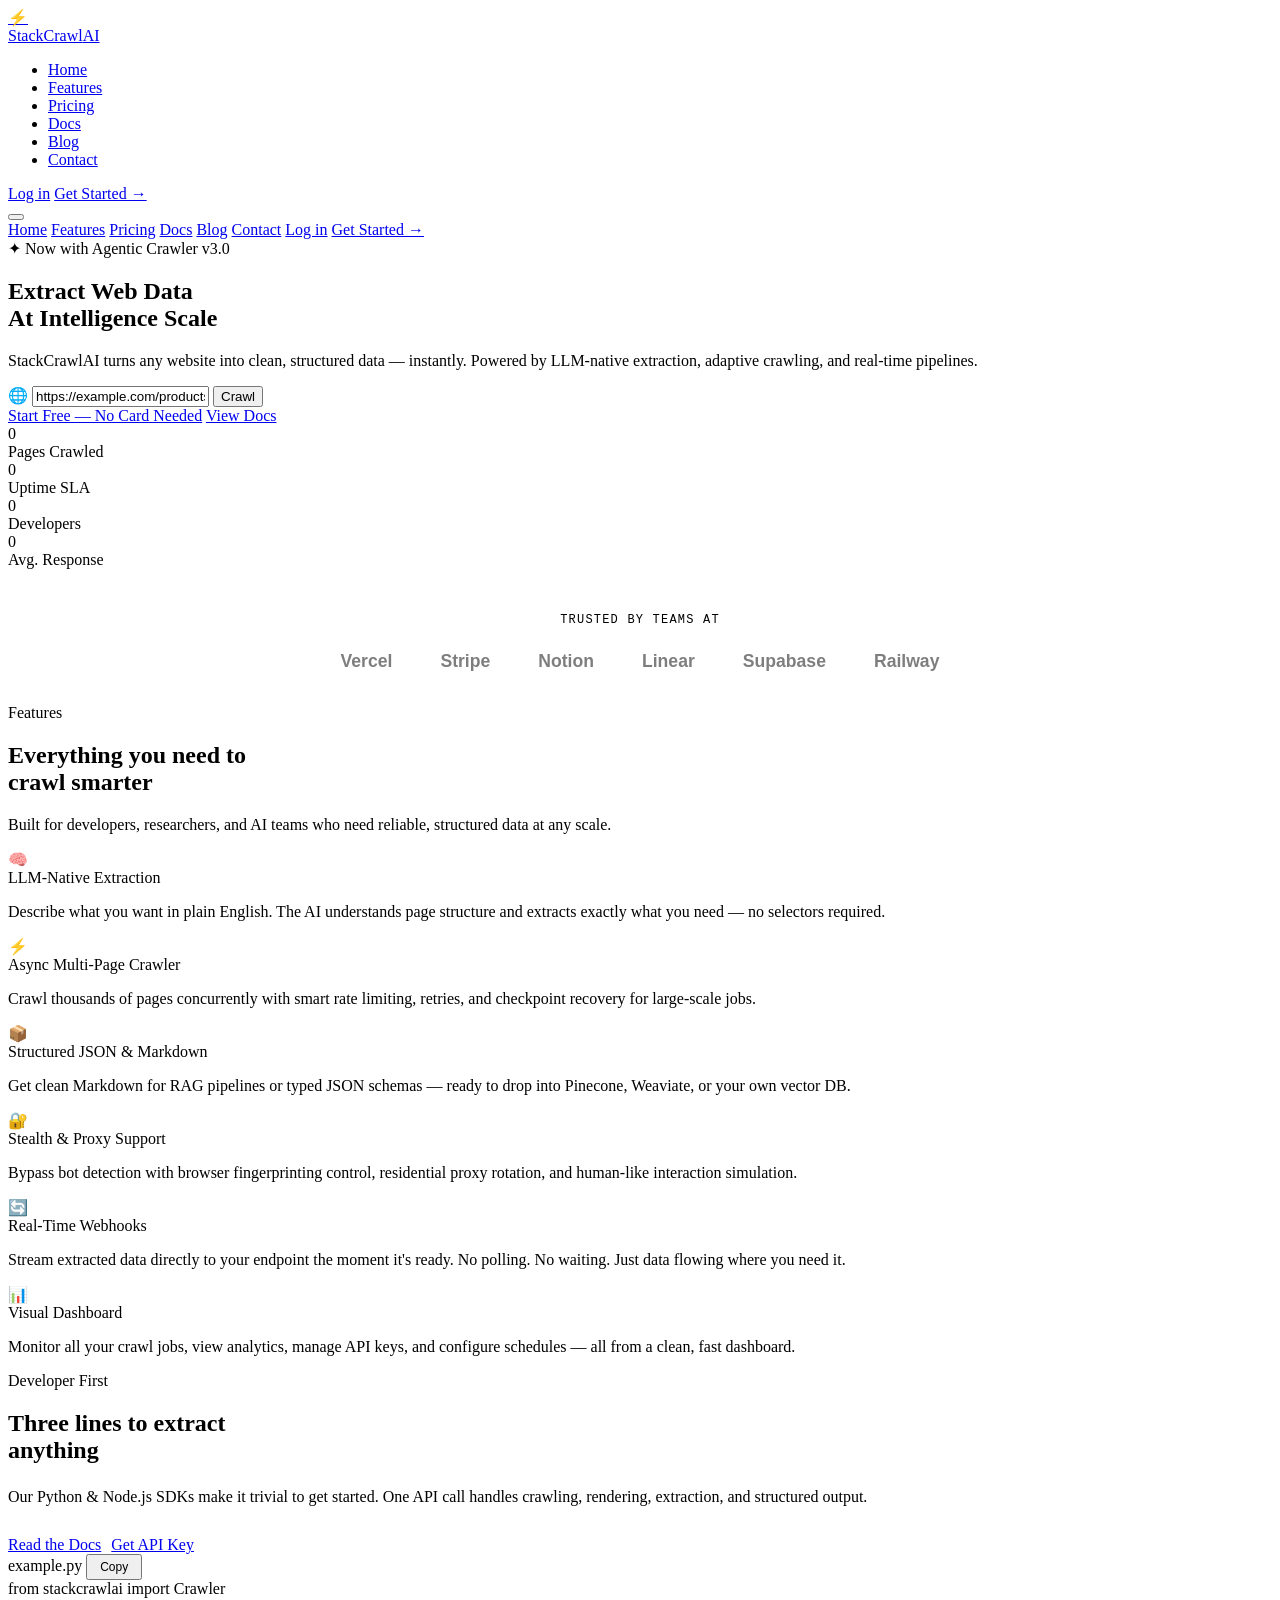
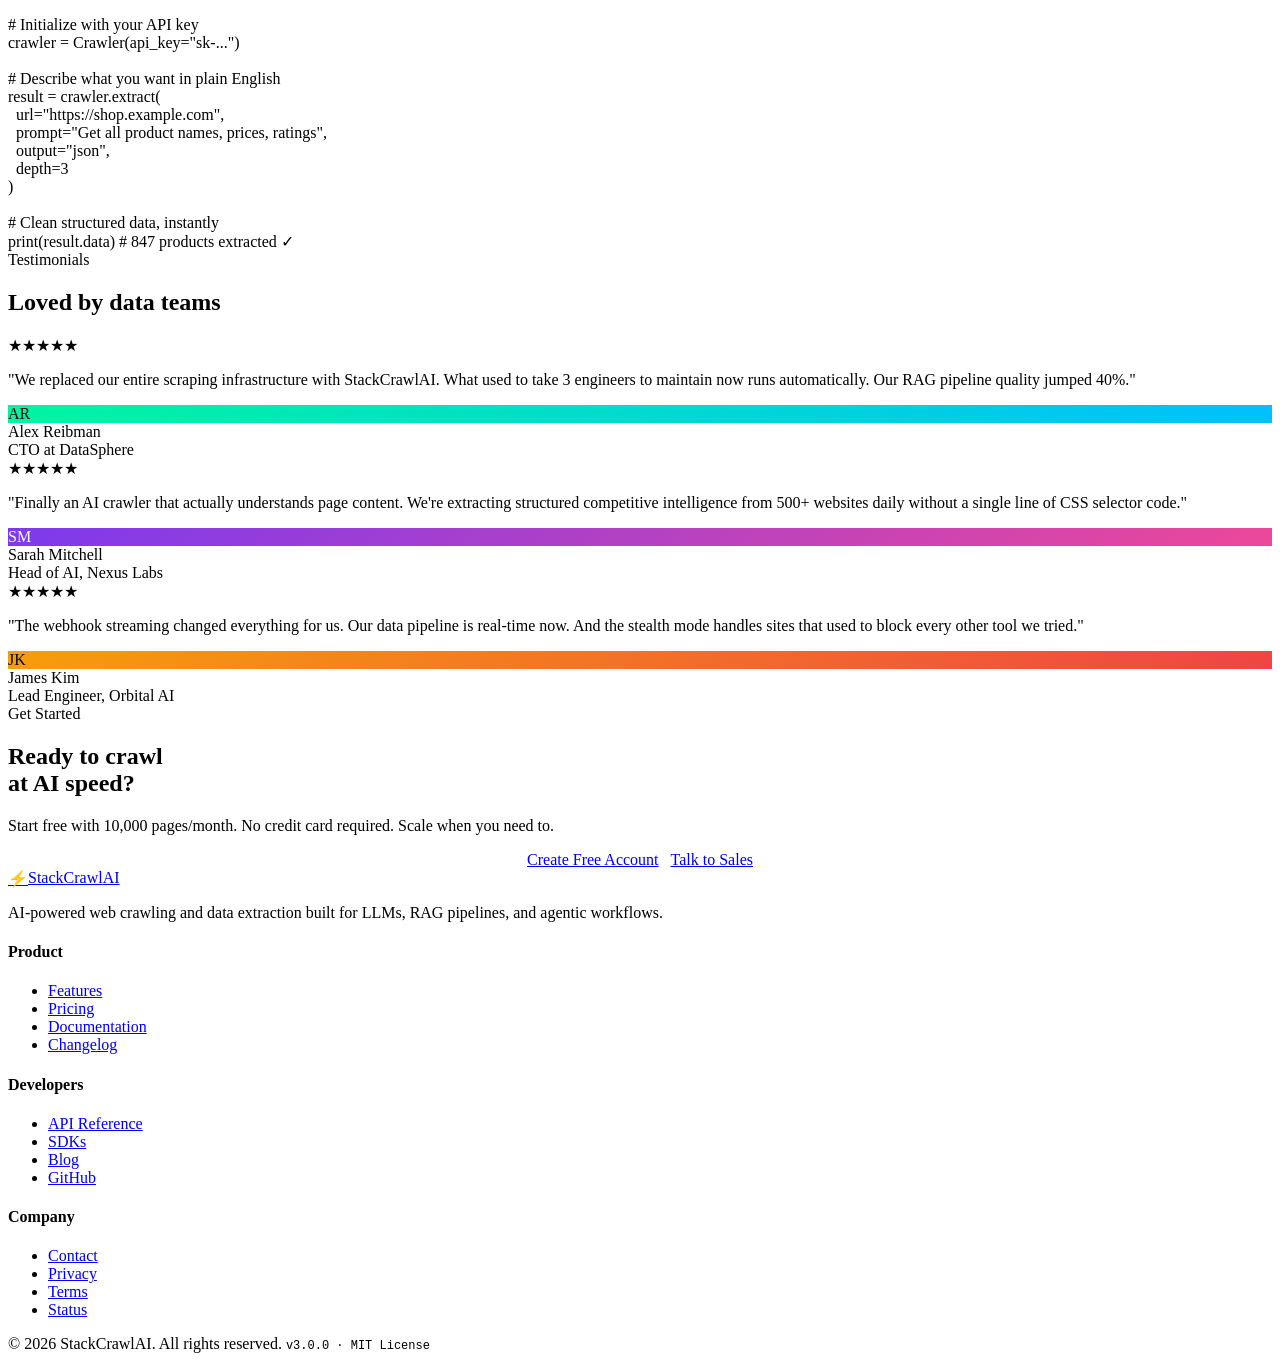
==== index.html @ c979d85a "Add files via upload" ====
<!DOCTYPE html>
<html lang="en">
<head>
  <meta charset="UTF-8"/>
  <meta name="viewport" content="width=device-width,initial-scale=1"/>
  <title>StackCrawlAI — AI-Powered Web Crawler & Scraper</title>
  <meta name="description" content="Extract any web data with AI. LLM-ready structured output, real-time crawling, GitHub-friendly export. Built for 2026."/>
  <link rel="stylesheet" href="css/style.css"/>
  <link rel="icon" href="data:image/svg+xml,<svg xmlns='http://www.w3.org/2000/svg' viewBox='0 0 32 32'><text y='28' font-size='28'>⚡</text></svg>"/>
</head>
<body>

<!-- NAV -->
<nav>
  <a href="index.html" class="nav-logo">
    <div class="nav-logo-icon">⚡</div>
    StackCrawl<span style="color:var(--accent)">AI</span>
  </a>
  <ul class="nav-links">
    <li><a href="index.html" class="active">Home</a></li>
    <li><a href="pages/features.html">Features</a></li>
    <li><a href="pages/pricing.html">Pricing</a></li>
    <li><a href="pages/docs.html">Docs</a></li>
    <li><a href="pages/blog.html">Blog</a></li>
    <li><a href="pages/contact.html">Contact</a></li>
  </ul>
  <div class="nav-cta">
    <a href="pages/login.html" class="btn btn-ghost">Log in</a>
    <a href="pages/signup.html" class="btn btn-primary">Get Started →</a>
  </div>
  <button class="hamburger" aria-label="Menu">
    <span></span><span></span><span></span>
  </button>
</nav>
<div class="mobile-menu">
  <a href="index.html">Home</a>
  <a href="pages/features.html">Features</a>
  <a href="pages/pricing.html">Pricing</a>
  <a href="pages/docs.html">Docs</a>
  <a href="pages/blog.html">Blog</a>
  <a href="pages/contact.html">Contact</a>
  <a href="pages/login.html">Log in</a>
  <a href="pages/signup.html" class="btn btn-primary" style="margin-top:0.5rem">Get Started →</a>
</div>

<!-- HERO -->
<section class="hero">
  <div class="hero-bg"></div>
  <div class="hero-grid"></div>
  <div class="hero-content">
    <div class="hero-eyebrow fade-up">
      <span class="badge badge-accent">✦ Now with Agentic Crawler v3.0</span>
    </div>
    <h1 class="fade-up delay-1">
      Extract Web Data<br/>
      <span class="gradient-text">At Intelligence Scale</span>
    </h1>
    <p class="hero-sub fade-up delay-2">
      StackCrawlAI turns any website into clean, structured data — instantly.
      Powered by LLM-native extraction, adaptive crawling, and real-time pipelines.
    </p>
    <div class="url-demo fade-up delay-2">
      <span class="url-icon">🌐</span>
      <input class="url-input" type="text" value="https://example.com/products" placeholder="Enter any URL..."/>
      <button class="url-btn">Crawl</button>
    </div>
    <div class="hero-actions fade-up delay-3">
      <a href="pages/signup.html" class="btn btn-primary btn-lg">Start Free — No Card Needed</a>
      <a href="pages/docs.html" class="btn btn-outline btn-lg">View Docs</a>
    </div>
    <div class="hero-stats fade-up delay-3">
      <div class="stat-item">
        <div class="stat-num" data-count="2.4" data-suffix="B+">0</div>
        <div class="stat-label">Pages Crawled</div>
      </div>
      <div class="stat-item">
        <div class="stat-num" data-count="98" data-suffix="%">0</div>
        <div class="stat-label">Uptime SLA</div>
      </div>
      <div class="stat-item">
        <div class="stat-num" data-count="40" data-suffix="k+">0</div>
        <div class="stat-label">Developers</div>
      </div>
      <div class="stat-item">
        <div class="stat-num" data-count="150" data-suffix="ms">0</div>
        <div class="stat-label">Avg. Response</div>
      </div>
    </div>
  </div>
</section>

<!-- LOGOS STRIP -->
<div style="border-top:1px solid var(--border);border-bottom:1px solid var(--border);padding:2rem 0;background:var(--surface);position:relative;z-index:1;">
  <div class="container">
    <p style="text-align:center;font-size:0.75rem;color:var(--muted);font-family:'DM Mono',monospace;letter-spacing:0.1em;text-transform:uppercase;margin-bottom:1.5rem;">Trusted by teams at</p>
    <div style="display:flex;gap:3rem;justify-content:center;flex-wrap:wrap;align-items:center;opacity:0.5;filter:grayscale(1);">
      <span style="font-family:'Syne',sans-serif;font-weight:700;font-size:1.1rem;">Vercel</span>
      <span style="font-family:'Syne',sans-serif;font-weight:700;font-size:1.1rem;">Stripe</span>
      <span style="font-family:'Syne',sans-serif;font-weight:700;font-size:1.1rem;">Notion</span>
      <span style="font-family:'Syne',sans-serif;font-weight:700;font-size:1.1rem;">Linear</span>
      <span style="font-family:'Syne',sans-serif;font-weight:700;font-size:1.1rem;">Supabase</span>
      <span style="font-family:'Syne',sans-serif;font-weight:700;font-size:1.1rem;">Railway</span>
    </div>
  </div>
</div>

<!-- FEATURES -->
<section class="features-section reveal">
  <div class="container">
    <div class="section-header">
      <span class="badge badge-purple" style="margin-bottom:1rem;">Features</span>
      <h2>Everything you need to<br/>crawl smarter</h2>
      <p class="section-sub">Built for developers, researchers, and AI teams who need reliable, structured data at any scale.</p>
    </div>
    <div class="features-grid">
      <div class="feature-card">
        <div class="feature-icon icon-green">🧠</div>
        <div class="feature-title">LLM-Native Extraction</div>
        <p class="feature-desc">Describe what you want in plain English. The AI understands page structure and extracts exactly what you need — no selectors required.</p>
      </div>
      <div class="feature-card">
        <div class="feature-icon icon-purple">⚡</div>
        <div class="feature-title">Async Multi-Page Crawler</div>
        <p class="feature-desc">Crawl thousands of pages concurrently with smart rate limiting, retries, and checkpoint recovery for large-scale jobs.</p>
      </div>
      <div class="feature-card">
        <div class="feature-icon icon-blue">📦</div>
        <div class="feature-title">Structured JSON & Markdown</div>
        <p class="feature-desc">Get clean Markdown for RAG pipelines or typed JSON schemas — ready to drop into Pinecone, Weaviate, or your own vector DB.</p>
      </div>
      <div class="feature-card">
        <div class="feature-icon icon-amber">🔐</div>
        <div class="feature-title">Stealth & Proxy Support</div>
        <p class="feature-desc">Bypass bot detection with browser fingerprinting control, residential proxy rotation, and human-like interaction simulation.</p>
      </div>
      <div class="feature-card">
        <div class="feature-icon icon-red">🔄</div>
        <div class="feature-title">Real-Time Webhooks</div>
        <p class="feature-desc">Stream extracted data directly to your endpoint the moment it's ready. No polling. No waiting. Just data flowing where you need it.</p>
      </div>
      <div class="feature-card">
        <div class="feature-icon icon-pink">📊</div>
        <div class="feature-title">Visual Dashboard</div>
        <p class="feature-desc">Monitor all your crawl jobs, view analytics, manage API keys, and configure schedules — all from a clean, fast dashboard.</p>
      </div>
    </div>
  </div>
</section>

<!-- CODE DEMO -->
<section class="code-section">
  <div class="container">
    <div class="code-grid">
      <div class="reveal">
        <span class="badge badge-accent" style="margin-bottom:1.5rem;">Developer First</span>
        <h2>Three lines to extract<br/>anything</h2>
        <p style="color:var(--muted);margin:1rem 0 1.5rem;line-height:1.8;">Our Python & Node.js SDKs make it trivial to get started. One API call handles crawling, rendering, extraction, and structured output.</p>
        <div style="display:flex;gap:10px;flex-wrap:wrap;">
          <a href="pages/docs.html" class="btn btn-primary">Read the Docs</a>
          <a href="pages/signup.html" class="btn btn-ghost">Get API Key</a>
        </div>
      </div>
      <div class="code-block reveal">
        <div class="code-header">
          <div class="dot dot-r"></div>
          <div class="dot dot-y"></div>
          <div class="dot dot-g"></div>
          <span class="code-filename">example.py</span>
          <button class="copy-btn btn btn-ghost" style="margin-left:auto;padding:0.25rem 0.75rem;font-size:0.75rem;">Copy</button>
        </div>
        <div class="code-body">
          <span class="c-p">from</span> <span class="c-b">stackcrawlai</span> <span class="c-p">import</span> Crawler<br/>
          <br/>
          <span class="c-g"># Initialize with your API key</span><br/>
          crawler <span class="c-a">=</span> Crawler(<span class="c-o">api_key</span><span class="c-a">=</span><span class="c-y">"sk-..."</span>)<br/>
          <br/>
          <span class="c-g"># Describe what you want in plain English</span><br/>
          result <span class="c-a">=</span> crawler.<span class="c-b">extract</span>(<br/>
          &nbsp;&nbsp;url<span class="c-a">=</span><span class="c-y">"https://shop.example.com"</span>,<br/>
          &nbsp;&nbsp;prompt<span class="c-a">=</span><span class="c-y">"Get all product names, prices, ratings"</span>,<br/>
          &nbsp;&nbsp;output<span class="c-a">=</span><span class="c-y">"json"</span>,<br/>
          &nbsp;&nbsp;depth<span class="c-a">=</span><span class="c-o">3</span><br/>
          )<br/>
          <br/>
          <span class="c-g"># Clean structured data, instantly</span><br/>
          <span class="c-b">print</span>(result.<span class="c-b">data</span>)<span class="c-g">  # 847 products extracted ✓</span>
        </div>
      </div>
    </div>
  </div>
</section>

<!-- TESTIMONIALS -->
<section class="testimonials-section">
  <div class="container">
    <div class="section-header">
      <span class="badge badge-amber" style="margin-bottom:1rem;">Testimonials</span>
      <h2>Loved by data teams</h2>
    </div>
    <div class="testimonials-grid">
      <div class="testimonial-card reveal">
        <div class="testimonial-stars">★★★★★</div>
        <p class="testimonial-text">"We replaced our entire scraping infrastructure with StackCrawlAI. What used to take 3 engineers to maintain now runs automatically. Our RAG pipeline quality jumped 40%."</p>
        <div class="testimonial-author">
          <div class="avatar" style="background:linear-gradient(135deg,#00f5a0,#00bfff);color:#050508;">AR</div>
          <div class="author-info">
            <div class="name">Alex Reibman</div>
            <div class="role">CTO at DataSphere</div>
          </div>
        </div>
      </div>
      <div class="testimonial-card reveal">
        <div class="testimonial-stars">★★★★★</div>
        <p class="testimonial-text">"Finally an AI crawler that actually understands page content. We're extracting structured competitive intelligence from 500+ websites daily without a single line of CSS selector code."</p>
        <div class="testimonial-author">
          <div class="avatar" style="background:linear-gradient(135deg,#7c3aed,#ec4899);color:#fff;">SM</div>
          <div class="author-info">
            <div class="name">Sarah Mitchell</div>
            <div class="role">Head of AI, Nexus Labs</div>
          </div>
        </div>
      </div>
      <div class="testimonial-card reveal">
        <div class="testimonial-stars">★★★★★</div>
        <p class="testimonial-text">"The webhook streaming changed everything for us. Our data pipeline is real-time now. And the stealth mode handles sites that used to block every other tool we tried."</p>
        <div class="testimonial-author">
          <div class="avatar" style="background:linear-gradient(135deg,#f59e0b,#ef4444);color:#050508;">JK</div>
          <div class="author-info">
            <div class="name">James Kim</div>
            <div class="role">Lead Engineer, Orbital AI</div>
          </div>
        </div>
      </div>
    </div>
  </div>
</section>

<!-- CTA -->
<section class="cta-section reveal">
  <div class="container" style="position:relative;z-index:1;">
    <span class="badge badge-accent" style="margin-bottom:1.5rem;">Get Started</span>
    <h2>Ready to crawl<br/>at AI speed?</h2>
    <p class="cta-sub">Start free with 10,000 pages/month. No credit card required. Scale when you need to.</p>
    <div style="display:flex;gap:12px;justify-content:center;flex-wrap:wrap;">
      <a href="pages/signup.html" class="btn btn-primary btn-lg">Create Free Account</a>
      <a href="pages/contact.html" class="btn btn-outline btn-lg">Talk to Sales</a>
    </div>
  </div>
</section>

<!-- FOOTER -->
<footer>
  <div class="container">
    <div class="footer-grid">
      <div class="footer-brand">
        <a href="index.html" class="nav-logo" style="display:inline-flex;">
          <div class="nav-logo-icon">⚡</div>
          StackCrawl<span style="color:var(--accent)">AI</span>
        </a>
        <p>AI-powered web crawling and data extraction built for LLMs, RAG pipelines, and agentic workflows.</p>
      </div>
      <div class="footer-col">
        <h4>Product</h4>
        <ul>
          <li><a href="pages/features.html">Features</a></li>
          <li><a href="pages/pricing.html">Pricing</a></li>
          <li><a href="pages/docs.html">Documentation</a></li>
          <li><a href="pages/blog.html">Changelog</a></li>
        </ul>
      </div>
      <div class="footer-col">
        <h4>Developers</h4>
        <ul>
          <li><a href="pages/docs.html">API Reference</a></li>
          <li><a href="pages/docs.html">SDKs</a></li>
          <li><a href="pages/blog.html">Blog</a></li>
          <li><a href="#">GitHub</a></li>
        </ul>
      </div>
      <div class="footer-col">
        <h4>Company</h4>
        <ul>
          <li><a href="pages/contact.html">Contact</a></li>
          <li><a href="#">Privacy</a></li>
          <li><a href="#">Terms</a></li>
          <li><a href="#">Status</a></li>
        </ul>
      </div>
    </div>
    <div class="footer-bottom">
      <span>© 2026 StackCrawlAI. All rights reserved.</span>
      <span style="font-family:'DM Mono',monospace;font-size:0.75rem;color:var(--muted);">v3.0.0 · MIT License</span>
    </div>
  </div>
</footer>

<script src="js/main.js"></script>
</body>
</html>
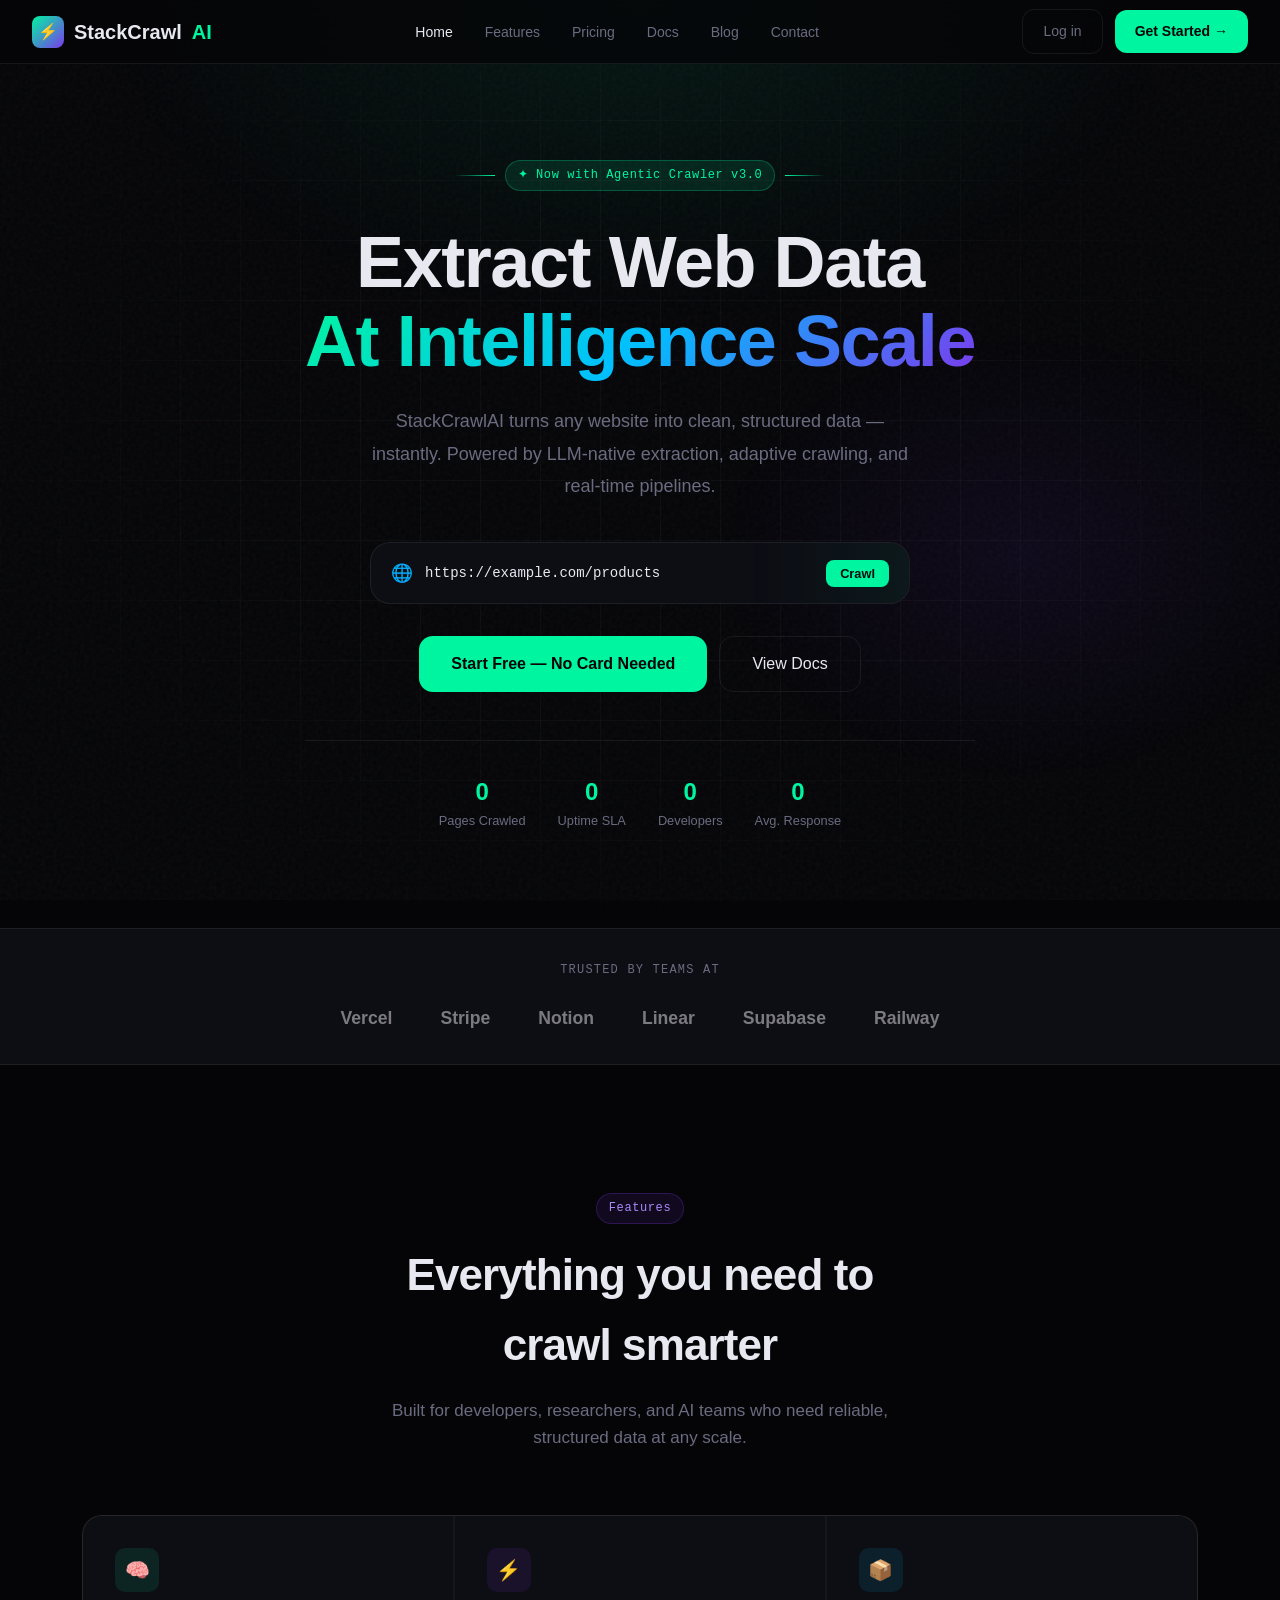
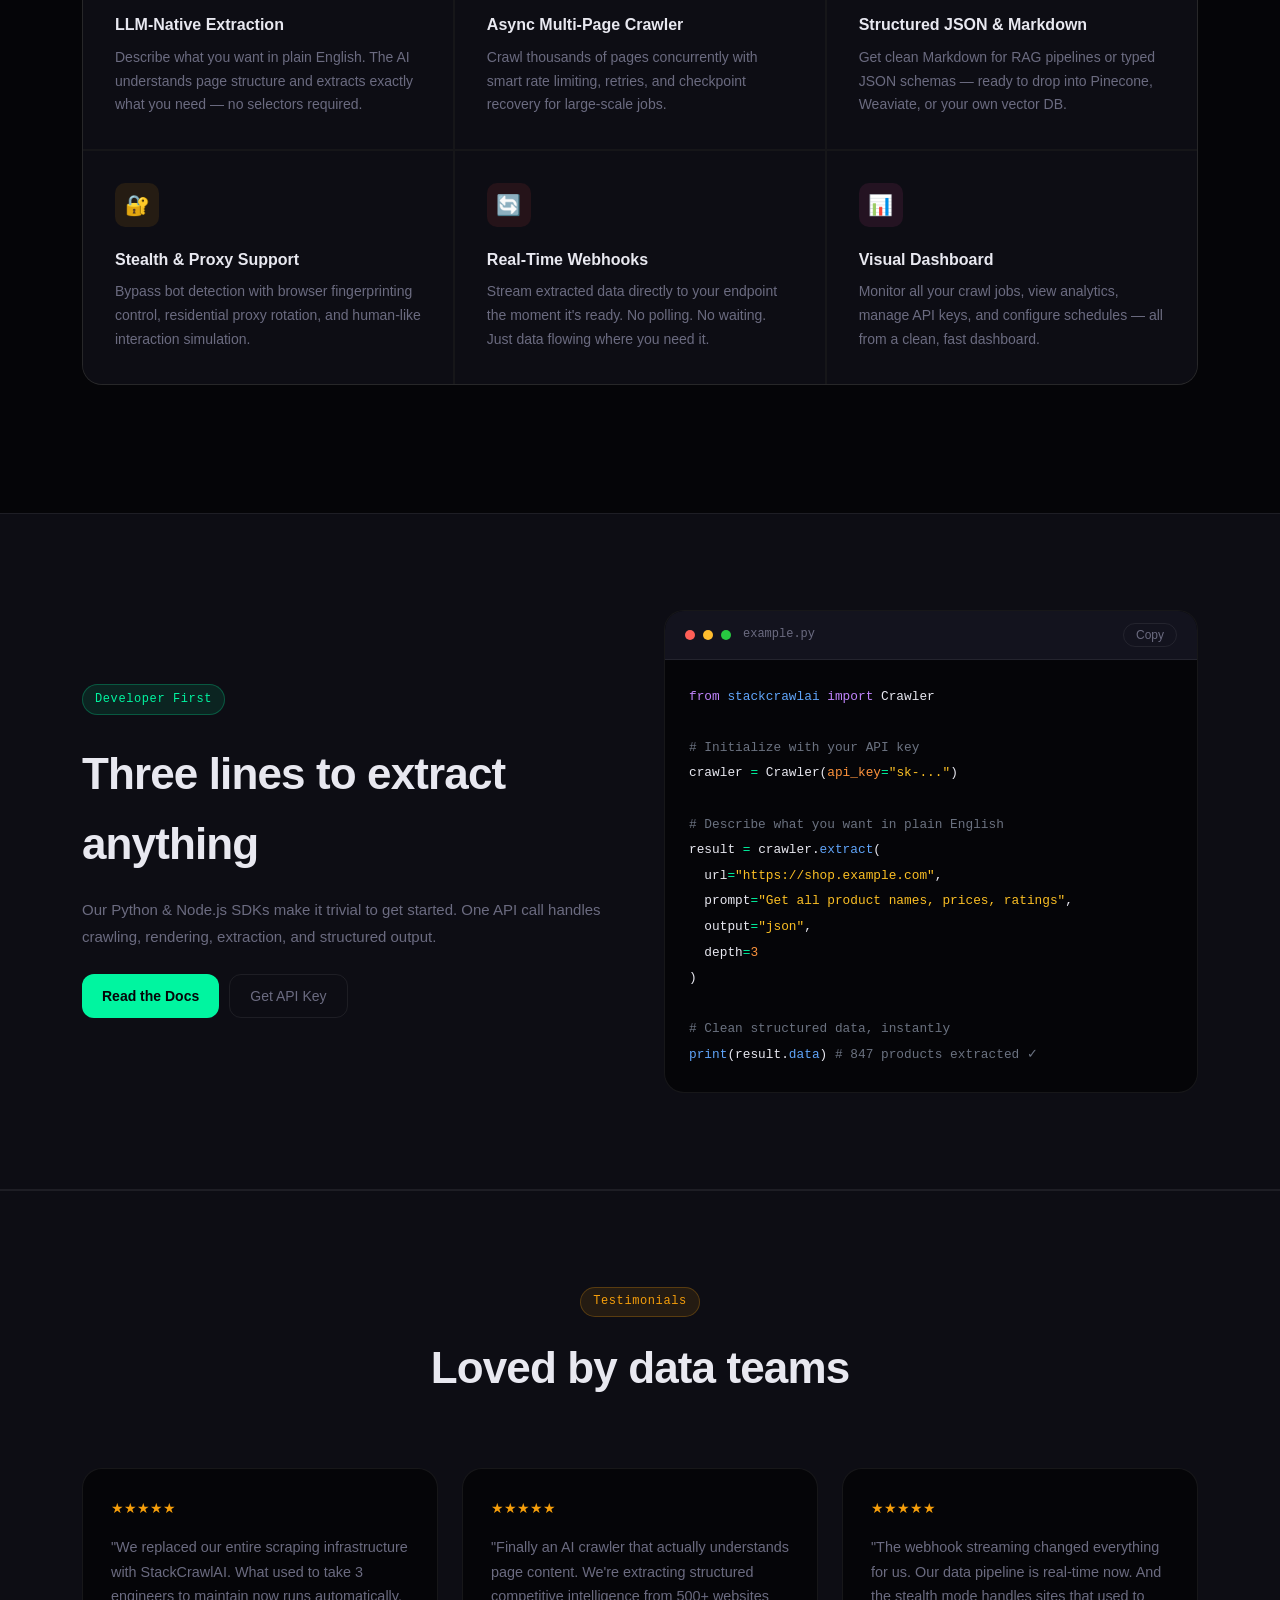
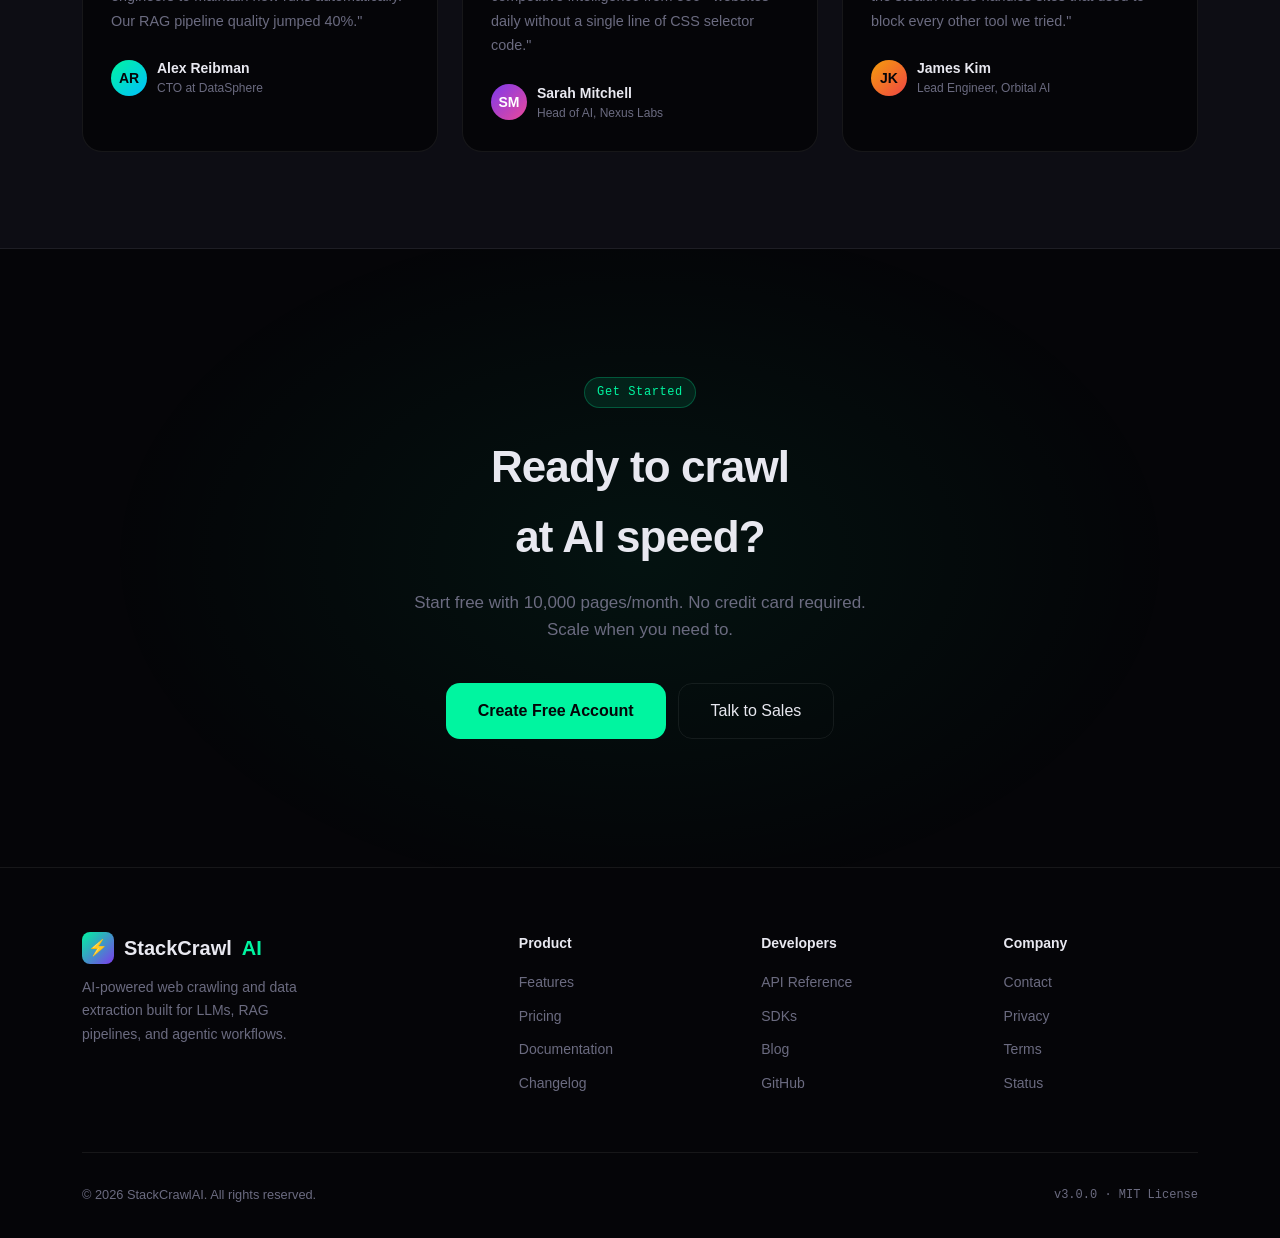
==== commit 977e8ed9: "Fix stylesheet link in index.html" ====
--- a/index.html
+++ b/index.html
@@ -5,7 +5,7 @@
   <meta name="viewport" content="width=device-width,initial-scale=1"/>
   <title>StackCrawlAI — AI-Powered Web Crawler & Scraper</title>
   <meta name="description" content="Extract any web data with AI. LLM-ready structured output, real-time crawling, GitHub-friendly export. Built for 2026."/>
-  <link rel="stylesheet" href="css/style.css"/>
+  <link rel="stylesheet" href="style.css">
   <link rel="icon" href="data:image/svg+xml,<svg xmlns='http://www.w3.org/2000/svg' viewBox='0 0 32 32'><text y='28' font-size='28'>⚡</text></svg>"/>
 </head>
 <body>
--- a/style.css
+++ b/style.css
@@ -0,0 +1,1139 @@
+@import url('https://fonts.googleapis.com/css2?family=Syne:wght@400;600;700;800&family=DM+Mono:wght@300;400;500&family=Inter:wght@300;400;500&display=swap');
+
+:root {
+  --bg: #050508;
+  --surface: #0d0d14;
+  --surface2: #13131e;
+  --border: rgba(255,255,255,0.07);
+  --accent: #00f5a0;
+  --accent2: #7c3aed;
+  --accent3: #f59e0b;
+  --text: #e8e8f0;
+  --muted: #6b6b80;
+  --glow: rgba(0,245,160,0.15);
+  --glow2: rgba(124,58,237,0.15);
+  --radius: 12px;
+  --radius-lg: 20px;
+}
+
+*, *::before, *::after { box-sizing: border-box; margin: 0; padding: 0; }
+
+html { scroll-behavior: smooth; }
+
+body {
+  font-family: 'Inter', sans-serif;
+  background: var(--bg);
+  color: var(--text);
+  min-height: 100vh;
+  overflow-x: hidden;
+  font-size: 15px;
+  line-height: 1.6;
+}
+
+/* ─── NOISE OVERLAY ─── */
+body::before {
+  content: '';
+  position: fixed;
+  inset: 0;
+  background-image: url("data:image/svg+xml,%3Csvg viewBox='0 0 256 256' xmlns='http://www.w3.org/2000/svg'%3E%3Cfilter id='noise'%3E%3CfeTurbulence type='fractalNoise' baseFrequency='0.9' numOctaves='4' stitchTiles='stitch'/%3E%3C/filter%3E%3Crect width='100%25' height='100%25' filter='url(%23noise)' opacity='0.04'/%3E%3C/svg%3E");
+  pointer-events: none;
+  z-index: 0;
+}
+
+/* ─── NAV ─── */
+nav {
+  position: fixed;
+  top: 0; left: 0; right: 0;
+  z-index: 100;
+  display: flex;
+  align-items: center;
+  justify-content: space-between;
+  padding: 0 2rem;
+  height: 64px;
+  background: rgba(5,5,8,0.8);
+  backdrop-filter: blur(24px);
+  border-bottom: 1px solid var(--border);
+}
+
+.nav-logo {
+  display: flex;
+  align-items: center;
+  gap: 10px;
+  font-family: 'Syne', sans-serif;
+  font-weight: 800;
+  font-size: 1.25rem;
+  color: var(--text);
+  text-decoration: none;
+}
+
+.nav-logo-icon {
+  width: 32px; height: 32px;
+  background: linear-gradient(135deg, var(--accent), var(--accent2));
+  border-radius: 8px;
+  display: flex;
+  align-items: center;
+  justify-content: center;
+  font-size: 16px;
+}
+
+.nav-links {
+  display: flex;
+  align-items: center;
+  gap: 2rem;
+  list-style: none;
+}
+
+.nav-links a {
+  color: var(--muted);
+  text-decoration: none;
+  font-size: 0.875rem;
+  transition: color 0.2s;
+  font-family: 'Inter', sans-serif;
+}
+
+.nav-links a:hover, .nav-links a.active { color: var(--text); }
+
+.nav-cta {
+  display: flex;
+  align-items: center;
+  gap: 12px;
+}
+
+/* ─── BUTTONS ─── */
+.btn {
+  display: inline-flex;
+  align-items: center;
+  gap: 8px;
+  padding: 0.625rem 1.25rem;
+  border-radius: var(--radius);
+  font-size: 0.875rem;
+  font-weight: 500;
+  cursor: pointer;
+  transition: all 0.2s;
+  text-decoration: none;
+  border: none;
+  font-family: 'Inter', sans-serif;
+}
+
+.btn-ghost {
+  background: transparent;
+  color: var(--muted);
+  border: 1px solid var(--border);
+}
+
+.btn-ghost:hover {
+  color: var(--text);
+  border-color: rgba(255,255,255,0.15);
+  background: var(--surface);
+}
+
+.btn-primary {
+  background: var(--accent);
+  color: #050508;
+  font-weight: 600;
+}
+
+.btn-primary:hover {
+  background: #00e090;
+  box-shadow: 0 0 24px var(--glow);
+  transform: translateY(-1px);
+}
+
+.btn-lg {
+  padding: 0.875rem 2rem;
+  font-size: 1rem;
+  border-radius: 14px;
+}
+
+.btn-outline {
+  background: transparent;
+  color: var(--text);
+  border: 1px solid var(--border);
+}
+
+.btn-outline:hover {
+  border-color: var(--accent);
+  color: var(--accent);
+  box-shadow: 0 0 20px rgba(0,245,160,0.1);
+}
+
+/* ─── HAMBURGER ─── */
+.hamburger {
+  display: none;
+  background: none;
+  border: none;
+  cursor: pointer;
+  padding: 4px;
+  flex-direction: column;
+  gap: 5px;
+}
+
+.hamburger span {
+  display: block;
+  width: 22px;
+  height: 2px;
+  background: var(--text);
+  border-radius: 2px;
+  transition: all 0.3s;
+}
+
+/* ─── MOBILE NAV ─── */
+.mobile-menu {
+  display: none;
+  position: fixed;
+  top: 64px; left: 0; right: 0;
+  background: rgba(5,5,8,0.97);
+  backdrop-filter: blur(24px);
+  border-bottom: 1px solid var(--border);
+  padding: 1.5rem 2rem;
+  z-index: 99;
+  flex-direction: column;
+  gap: 1rem;
+}
+
+.mobile-menu a {
+  color: var(--muted);
+  text-decoration: none;
+  font-size: 1rem;
+  padding: 0.5rem 0;
+  border-bottom: 1px solid var(--border);
+  transition: color 0.2s;
+}
+
+.mobile-menu a:hover { color: var(--text); }
+.mobile-menu.open { display: flex; }
+
+/* ─── CONTAINER ─── */
+.container {
+  max-width: 1180px;
+  margin: 0 auto;
+  padding: 0 2rem;
+}
+
+/* ─── SECTION ─── */
+section { position: relative; z-index: 1; }
+
+/* ─── BADGE ─── */
+.badge {
+  display: inline-flex;
+  align-items: center;
+  gap: 6px;
+  padding: 0.3rem 0.75rem;
+  border-radius: 100px;
+  font-size: 0.75rem;
+  font-weight: 500;
+  font-family: 'DM Mono', monospace;
+  letter-spacing: 0.05em;
+}
+
+.badge-accent {
+  background: rgba(0,245,160,0.1);
+  border: 1px solid rgba(0,245,160,0.25);
+  color: var(--accent);
+}
+
+.badge-purple {
+  background: rgba(124,58,237,0.1);
+  border: 1px solid rgba(124,58,237,0.25);
+  color: #a78bfa;
+}
+
+.badge-amber {
+  background: rgba(245,158,11,0.1);
+  border: 1px solid rgba(245,158,11,0.25);
+  color: var(--accent3);
+}
+
+/* ─── HERO ─── */
+.hero {
+  min-height: 100vh;
+  display: flex;
+  align-items: center;
+  padding-top: 64px;
+  position: relative;
+  overflow: hidden;
+}
+
+.hero-bg {
+  position: absolute;
+  inset: 0;
+  background:
+    radial-gradient(ellipse 60% 50% at 50% 0%, rgba(0,245,160,0.08) 0%, transparent 70%),
+    radial-gradient(ellipse 40% 40% at 80% 60%, rgba(124,58,237,0.08) 0%, transparent 60%);
+}
+
+.hero-grid {
+  position: absolute;
+  inset: 0;
+  background-image:
+    linear-gradient(rgba(255,255,255,0.03) 1px, transparent 1px),
+    linear-gradient(90deg, rgba(255,255,255,0.03) 1px, transparent 1px);
+  background-size: 60px 60px;
+  mask-image: radial-gradient(ellipse at center, black 40%, transparent 80%);
+}
+
+.hero-content {
+  max-width: 780px;
+  margin: 0 auto;
+  text-align: center;
+  padding: 6rem 2rem;
+}
+
+.hero-eyebrow {
+  display: flex;
+  align-items: center;
+  justify-content: center;
+  gap: 10px;
+  margin-bottom: 2rem;
+}
+
+.hero-eyebrow::before, .hero-eyebrow::after {
+  content: '';
+  width: 40px;
+  height: 1px;
+  background: linear-gradient(90deg, transparent, var(--accent));
+}
+
+.hero-eyebrow::after {
+  background: linear-gradient(90deg, var(--accent), transparent);
+}
+
+h1 {
+  font-family: 'Syne', sans-serif;
+  font-weight: 800;
+  font-size: clamp(2.5rem, 6vw, 4.5rem);
+  line-height: 1.1;
+  margin-bottom: 1.5rem;
+  letter-spacing: -0.02em;
+}
+
+.gradient-text {
+  background: linear-gradient(135deg, var(--accent) 0%, #00bfff 50%, var(--accent2) 100%);
+  -webkit-background-clip: text;
+  -webkit-text-fill-color: transparent;
+  background-clip: text;
+}
+
+.hero-sub {
+  font-size: 1.125rem;
+  color: var(--muted);
+  max-width: 560px;
+  margin: 0 auto 2.5rem;
+  line-height: 1.8;
+}
+
+.hero-actions {
+  display: flex;
+  gap: 12px;
+  justify-content: center;
+  flex-wrap: wrap;
+  margin-bottom: 3rem;
+}
+
+.hero-stats {
+  display: flex;
+  gap: 2rem;
+  justify-content: center;
+  flex-wrap: wrap;
+  padding-top: 2rem;
+  border-top: 1px solid var(--border);
+}
+
+.stat-item { text-align: center; }
+.stat-num {
+  font-family: 'Syne', sans-serif;
+  font-size: 1.5rem;
+  font-weight: 700;
+  color: var(--accent);
+}
+.stat-label { font-size: 0.8rem; color: var(--muted); }
+
+/* ─── URL BAR DEMO ─── */
+.url-demo {
+  background: var(--surface);
+  border: 1px solid var(--border);
+  border-radius: var(--radius-lg);
+  padding: 1rem 1.25rem;
+  margin-bottom: 2rem;
+  display: flex;
+  align-items: center;
+  gap: 12px;
+  max-width: 540px;
+  margin: 0 auto 2rem;
+  position: relative;
+  overflow: hidden;
+}
+
+.url-demo::before {
+  content: '';
+  position: absolute;
+  inset: 0;
+  background: linear-gradient(90deg, transparent 70%, rgba(0,245,160,0.05));
+  pointer-events: none;
+}
+
+.url-icon { font-size: 1.1rem; }
+.url-input {
+  flex: 1;
+  background: none;
+  border: none;
+  outline: none;
+  color: var(--text);
+  font-family: 'DM Mono', monospace;
+  font-size: 0.875rem;
+}
+
+.url-btn {
+  background: var(--accent);
+  color: #050508;
+  border: none;
+  border-radius: 8px;
+  padding: 0.4rem 0.875rem;
+  font-size: 0.8rem;
+  font-weight: 600;
+  cursor: pointer;
+  transition: all 0.2s;
+}
+
+.url-btn:hover { background: #00e090; }
+
+/* ─── SECTION HEADER ─── */
+.section-header {
+  text-align: center;
+  margin-bottom: 4rem;
+}
+
+h2 {
+  font-family: 'Syne', sans-serif;
+  font-weight: 700;
+  font-size: clamp(1.75rem, 4vw, 2.75rem);
+  margin-bottom: 1rem;
+  letter-spacing: -0.02em;
+}
+
+.section-sub {
+  font-size: 1.0625rem;
+  color: var(--muted);
+  max-width: 520px;
+  margin: 0 auto;
+}
+
+/* ─── FEATURES GRID ─── */
+.features-section {
+  padding: 8rem 0;
+}
+
+.features-grid {
+  display: grid;
+  grid-template-columns: repeat(3, 1fr);
+  gap: 1.5px;
+  background: var(--border);
+  border: 1px solid var(--border);
+  border-radius: var(--radius-lg);
+  overflow: hidden;
+}
+
+.feature-card {
+  background: var(--surface);
+  padding: 2rem;
+  transition: background 0.2s;
+  position: relative;
+  overflow: hidden;
+}
+
+.feature-card:hover { background: var(--surface2); }
+
+.feature-card::before {
+  content: '';
+  position: absolute;
+  top: 0; left: 0; right: 0;
+  height: 1px;
+  background: linear-gradient(90deg, transparent, var(--accent), transparent);
+  opacity: 0;
+  transition: opacity 0.3s;
+}
+
+.feature-card:hover::before { opacity: 1; }
+
+.feature-icon {
+  width: 44px; height: 44px;
+  border-radius: 10px;
+  display: flex;
+  align-items: center;
+  justify-content: center;
+  font-size: 1.25rem;
+  margin-bottom: 1.25rem;
+}
+
+.icon-green { background: rgba(0,245,160,0.1); }
+.icon-purple { background: rgba(124,58,237,0.1); }
+.icon-amber { background: rgba(245,158,11,0.1); }
+.icon-blue { background: rgba(0,191,255,0.1); }
+.icon-red { background: rgba(239,68,68,0.1); }
+.icon-pink { background: rgba(236,72,153,0.1); }
+
+.feature-title {
+  font-family: 'Syne', sans-serif;
+  font-weight: 600;
+  font-size: 1rem;
+  margin-bottom: 0.5rem;
+}
+
+.feature-desc {
+  font-size: 0.875rem;
+  color: var(--muted);
+  line-height: 1.7;
+}
+
+/* ─── CODE BLOCK ─── */
+.code-section {
+  padding: 6rem 0;
+  background: var(--surface);
+  border-top: 1px solid var(--border);
+  border-bottom: 1px solid var(--border);
+}
+
+.code-grid {
+  display: grid;
+  grid-template-columns: 1fr 1fr;
+  gap: 3rem;
+  align-items: center;
+}
+
+.code-block {
+  background: var(--bg);
+  border: 1px solid var(--border);
+  border-radius: var(--radius-lg);
+  overflow: hidden;
+  font-family: 'DM Mono', monospace;
+  font-size: 0.8rem;
+}
+
+.code-header {
+  display: flex;
+  align-items: center;
+  gap: 8px;
+  padding: 0.75rem 1.25rem;
+  border-bottom: 1px solid var(--border);
+  background: var(--surface2);
+}
+
+.dot { width: 10px; height: 10px; border-radius: 50%; }
+.dot-r { background: #ff5f57; }
+.dot-y { background: #ffbd2e; }
+.dot-g { background: #28ca41; }
+
+.code-filename {
+  margin-left: 4px;
+  font-size: 0.75rem;
+  color: var(--muted);
+}
+
+.code-body {
+  padding: 1.5rem;
+  line-height: 2;
+}
+
+.c-g { color: #6b7280; }
+.c-a { color: var(--accent); }
+.c-b { color: #60a5fa; }
+.c-p { color: #c084fc; }
+.c-o { color: #fb923c; }
+.c-y { color: #fbbf24; }
+
+/* ─── PRICING ─── */
+.pricing-section {
+  padding: 8rem 0;
+}
+
+.pricing-grid {
+  display: grid;
+  grid-template-columns: repeat(3, 1fr);
+  gap: 1.5rem;
+  margin-top: 2rem;
+}
+
+.pricing-card {
+  background: var(--surface);
+  border: 1px solid var(--border);
+  border-radius: var(--radius-lg);
+  padding: 2rem;
+  position: relative;
+  transition: transform 0.2s, box-shadow 0.2s;
+}
+
+.pricing-card:hover {
+  transform: translateY(-4px);
+  box-shadow: 0 20px 60px rgba(0,0,0,0.3);
+}
+
+.pricing-card.featured {
+  border-color: var(--accent);
+  background: var(--surface2);
+  box-shadow: 0 0 40px rgba(0,245,160,0.1);
+}
+
+.pricing-card.featured::before {
+  content: 'Most Popular';
+  position: absolute;
+  top: -12px;
+  left: 50%;
+  transform: translateX(-50%);
+  background: var(--accent);
+  color: #050508;
+  font-size: 0.7rem;
+  font-weight: 700;
+  padding: 0.25rem 0.75rem;
+  border-radius: 100px;
+  font-family: 'DM Mono', monospace;
+  letter-spacing: 0.05em;
+  white-space: nowrap;
+}
+
+.plan-name {
+  font-family: 'Syne', sans-serif;
+  font-size: 1rem;
+  font-weight: 600;
+  color: var(--muted);
+  margin-bottom: 0.75rem;
+}
+
+.plan-price {
+  font-family: 'Syne', sans-serif;
+  font-weight: 800;
+  font-size: 2.5rem;
+  line-height: 1;
+  margin-bottom: 0.5rem;
+}
+
+.plan-price span {
+  font-size: 1rem;
+  font-weight: 400;
+  color: var(--muted);
+}
+
+.plan-desc { font-size: 0.875rem; color: var(--muted); margin-bottom: 1.75rem; }
+
+.plan-features { list-style: none; margin-bottom: 2rem; }
+.plan-features li {
+  display: flex;
+  align-items: center;
+  gap: 10px;
+  font-size: 0.875rem;
+  color: var(--muted);
+  padding: 0.4rem 0;
+  border-bottom: 1px solid var(--border);
+}
+
+.plan-features li:last-child { border: none; }
+.plan-features .check { color: var(--accent); font-size: 0.75rem; }
+
+/* ─── TESTIMONIALS ─── */
+.testimonials-section {
+  padding: 6rem 0;
+  background: var(--surface);
+  border-top: 1px solid var(--border);
+  border-bottom: 1px solid var(--border);
+}
+
+.testimonials-grid {
+  display: grid;
+  grid-template-columns: repeat(3, 1fr);
+  gap: 1.5rem;
+}
+
+.testimonial-card {
+  background: var(--bg);
+  border: 1px solid var(--border);
+  border-radius: var(--radius-lg);
+  padding: 1.75rem;
+  transition: border-color 0.2s;
+}
+
+.testimonial-card:hover { border-color: rgba(255,255,255,0.12); }
+
+.testimonial-stars { color: var(--accent3); font-size: 0.875rem; margin-bottom: 1rem; }
+.testimonial-text { font-size: 0.9rem; color: var(--muted); line-height: 1.7; margin-bottom: 1.5rem; }
+
+.testimonial-author {
+  display: flex;
+  align-items: center;
+  gap: 10px;
+}
+
+.avatar {
+  width: 36px; height: 36px;
+  border-radius: 50%;
+  display: flex;
+  align-items: center;
+  justify-content: center;
+  font-size: 0.875rem;
+  font-weight: 700;
+  font-family: 'Syne', sans-serif;
+}
+
+.author-info .name { font-size: 0.875rem; font-weight: 600; }
+.author-info .role { font-size: 0.75rem; color: var(--muted); }
+
+/* ─── CTA SECTION ─── */
+.cta-section {
+  padding: 8rem 0;
+  text-align: center;
+  position: relative;
+  overflow: hidden;
+}
+
+.cta-section::before {
+  content: '';
+  position: absolute;
+  inset: 0;
+  background: radial-gradient(ellipse 60% 80% at 50% 50%, rgba(0,245,160,0.06) 0%, transparent 70%);
+}
+
+.cta-section h2 { margin-bottom: 1rem; }
+.cta-sub { font-size: 1.0625rem; color: var(--muted); margin-bottom: 2.5rem; max-width: 480px; margin-left: auto; margin-right: auto; }
+
+/* ─── FOOTER ─── */
+footer {
+  border-top: 1px solid var(--border);
+  padding: 4rem 0 2rem;
+}
+
+.footer-grid {
+  display: grid;
+  grid-template-columns: 2fr 1fr 1fr 1fr;
+  gap: 3rem;
+  margin-bottom: 3rem;
+}
+
+.footer-brand p {
+  font-size: 0.875rem;
+  color: var(--muted);
+  line-height: 1.7;
+  margin-top: 0.75rem;
+  max-width: 240px;
+}
+
+.footer-col h4 {
+  font-family: 'Syne', sans-serif;
+  font-size: 0.875rem;
+  font-weight: 600;
+  margin-bottom: 1rem;
+  color: var(--text);
+}
+
+.footer-col ul { list-style: none; }
+.footer-col ul li { margin-bottom: 0.6rem; }
+.footer-col ul a {
+  font-size: 0.875rem;
+  color: var(--muted);
+  text-decoration: none;
+  transition: color 0.2s;
+}
+
+.footer-col ul a:hover { color: var(--text); }
+
+.footer-bottom {
+  display: flex;
+  justify-content: space-between;
+  align-items: center;
+  padding-top: 2rem;
+  border-top: 1px solid var(--border);
+  font-size: 0.8rem;
+  color: var(--muted);
+}
+
+/* ─── PAGE HEADER ─── */
+.page-hero {
+  padding: 10rem 0 5rem;
+  text-align: center;
+  position: relative;
+  overflow: hidden;
+}
+
+.page-hero::before {
+  content: '';
+  position: absolute;
+  inset: 0;
+  background: radial-gradient(ellipse 50% 60% at 50% 0%, rgba(124,58,237,0.08) 0%, transparent 70%);
+}
+
+/* ─── DOCS ─── */
+.docs-layout {
+  display: grid;
+  grid-template-columns: 260px 1fr;
+  gap: 3rem;
+  padding: 8rem 0 5rem;
+  align-items: start;
+}
+
+.docs-sidebar {
+  position: sticky;
+  top: 84px;
+}
+
+.docs-nav-section { margin-bottom: 1.5rem; }
+
+.docs-nav-section h5 {
+  font-family: 'DM Mono', monospace;
+  font-size: 0.7rem;
+  font-weight: 500;
+  color: var(--muted);
+  letter-spacing: 0.1em;
+  text-transform: uppercase;
+  margin-bottom: 0.75rem;
+}
+
+.docs-nav-section ul { list-style: none; }
+.docs-nav-section ul li a {
+  display: block;
+  padding: 0.4rem 0.75rem;
+  border-radius: 8px;
+  font-size: 0.875rem;
+  color: var(--muted);
+  text-decoration: none;
+  transition: all 0.15s;
+}
+
+.docs-nav-section ul li a:hover,
+.docs-nav-section ul li a.active {
+  color: var(--text);
+  background: var(--surface);
+}
+
+.docs-content { min-width: 0; }
+
+.docs-content h2 {
+  font-size: 1.5rem;
+  margin: 2.5rem 0 1rem;
+  padding-top: 1rem;
+}
+
+.docs-content h3 {
+  font-family: 'Syne', sans-serif;
+  font-size: 1.1rem;
+  font-weight: 600;
+  margin: 1.5rem 0 0.75rem;
+}
+
+.docs-content p {
+  font-size: 0.9375rem;
+  color: var(--muted);
+  line-height: 1.8;
+  margin-bottom: 1rem;
+}
+
+.docs-content code {
+  font-family: 'DM Mono', monospace;
+  font-size: 0.8rem;
+  background: var(--surface);
+  border: 1px solid var(--border);
+  border-radius: 5px;
+  padding: 0.15rem 0.4rem;
+  color: var(--accent);
+}
+
+/* ─── API ENDPOINT ─── */
+.endpoint {
+  background: var(--surface);
+  border: 1px solid var(--border);
+  border-radius: var(--radius);
+  padding: 1rem 1.25rem;
+  margin: 1.25rem 0;
+  display: flex;
+  align-items: center;
+  gap: 12px;
+  font-family: 'DM Mono', monospace;
+  font-size: 0.8rem;
+}
+
+.method {
+  padding: 0.2rem 0.6rem;
+  border-radius: 6px;
+  font-weight: 600;
+  font-size: 0.7rem;
+}
+
+.method-get { background: rgba(0,245,160,0.15); color: var(--accent); }
+.method-post { background: rgba(124,58,237,0.15); color: #a78bfa; }
+.method-delete { background: rgba(239,68,68,0.15); color: #f87171; }
+
+.endpoint-path { color: var(--text); flex: 1; }
+.endpoint-desc { color: var(--muted); font-size: 0.75rem; }
+
+/* ─── DASHBOARD ─── */
+.dashboard-section {
+  padding: 5rem 0;
+}
+
+.dash-grid {
+  display: grid;
+  grid-template-columns: repeat(4, 1fr);
+  gap: 1.5rem;
+  margin-bottom: 2rem;
+}
+
+.dash-card {
+  background: var(--surface);
+  border: 1px solid var(--border);
+  border-radius: var(--radius-lg);
+  padding: 1.5rem;
+}
+
+.dash-card-label {
+  font-size: 0.8rem;
+  color: var(--muted);
+  font-family: 'DM Mono', monospace;
+  margin-bottom: 0.5rem;
+}
+
+.dash-card-value {
+  font-family: 'Syne', sans-serif;
+  font-size: 2rem;
+  font-weight: 700;
+}
+
+.dash-card-delta {
+  font-size: 0.75rem;
+  color: var(--accent);
+  margin-top: 0.25rem;
+}
+
+.dash-main {
+  display: grid;
+  grid-template-columns: 2fr 1fr;
+  gap: 1.5rem;
+}
+
+.dash-panel {
+  background: var(--surface);
+  border: 1px solid var(--border);
+  border-radius: var(--radius-lg);
+  padding: 1.5rem;
+}
+
+.dash-panel-header {
+  display: flex;
+  justify-content: space-between;
+  align-items: center;
+  margin-bottom: 1.5rem;
+}
+
+.dash-panel-title {
+  font-family: 'Syne', sans-serif;
+  font-size: 0.9rem;
+  font-weight: 600;
+}
+
+.job-list { list-style: none; }
+.job-item {
+  display: flex;
+  justify-content: space-between;
+  align-items: center;
+  padding: 0.75rem 0;
+  border-bottom: 1px solid var(--border);
+}
+
+.job-item:last-child { border: none; }
+.job-name { font-size: 0.875rem; }
+.job-url { font-size: 0.75rem; color: var(--muted); font-family: 'DM Mono', monospace; }
+
+.status-dot {
+  width: 8px; height: 8px;
+  border-radius: 50%;
+  display: inline-block;
+  margin-right: 6px;
+}
+
+.status-running { background: var(--accent); animation: pulse 2s infinite; }
+.status-done { background: var(--muted); }
+.status-queued { background: var(--accent3); }
+
+@keyframes pulse {
+  0%, 100% { opacity: 1; }
+  50% { opacity: 0.4; }
+}
+
+/* ─── CHART BAR ─── */
+.chart {
+  display: flex;
+  align-items: flex-end;
+  gap: 6px;
+  height: 100px;
+  margin-top: 1rem;
+}
+
+.bar {
+  flex: 1;
+  background: linear-gradient(to top, var(--accent), rgba(0,245,160,0.3));
+  border-radius: 4px 4px 0 0;
+  transition: opacity 0.2s;
+  cursor: pointer;
+  opacity: 0.7;
+}
+
+.bar:hover { opacity: 1; }
+
+/* ─── BLOG GRID ─── */
+.blog-grid {
+  display: grid;
+  grid-template-columns: repeat(3, 1fr);
+  gap: 1.5rem;
+}
+
+.blog-card {
+  background: var(--surface);
+  border: 1px solid var(--border);
+  border-radius: var(--radius-lg);
+  overflow: hidden;
+  transition: transform 0.2s, box-shadow 0.2s;
+  cursor: pointer;
+}
+
+.blog-card:hover {
+  transform: translateY(-4px);
+  box-shadow: 0 20px 60px rgba(0,0,0,0.3);
+}
+
+.blog-thumb {
+  height: 160px;
+  display: flex;
+  align-items: center;
+  justify-content: center;
+  font-size: 3rem;
+  border-bottom: 1px solid var(--border);
+}
+
+.blog-body { padding: 1.5rem; }
+
+.blog-meta {
+  display: flex;
+  align-items: center;
+  gap: 10px;
+  font-size: 0.75rem;
+  color: var(--muted);
+  margin-bottom: 0.75rem;
+  font-family: 'DM Mono', monospace;
+}
+
+.blog-title {
+  font-family: 'Syne', sans-serif;
+  font-weight: 600;
+  font-size: 1rem;
+  margin-bottom: 0.5rem;
+  line-height: 1.4;
+}
+
+.blog-excerpt {
+  font-size: 0.875rem;
+  color: var(--muted);
+  line-height: 1.7;
+}
+
+/* ─── CONTACT FORM ─── */
+.contact-grid {
+  display: grid;
+  grid-template-columns: 1fr 1fr;
+  gap: 4rem;
+  padding: 8rem 0;
+  align-items: start;
+}
+
+.form-group { margin-bottom: 1.25rem; }
+
+.form-group label {
+  display: block;
+  font-size: 0.8rem;
+  color: var(--muted);
+  margin-bottom: 0.5rem;
+  font-family: 'DM Mono', monospace;
+}
+
+.form-group input,
+.form-group textarea,
+.form-group select {
+  width: 100%;
+  background: var(--surface);
+  border: 1px solid var(--border);
+  border-radius: var(--radius);
+  padding: 0.75rem 1rem;
+  color: var(--text);
+  font-family: 'Inter', sans-serif;
+  font-size: 0.9rem;
+  outline: none;
+  transition: border-color 0.2s;
+}
+
+.form-group input:focus,
+.form-group textarea:focus,
+.form-group select:focus {
+  border-color: var(--accent);
+  box-shadow: 0 0 0 3px rgba(0,245,160,0.08);
+}
+
+.form-group textarea { resize: vertical; min-height: 140px; }
+
+/* ─── ANIMATIONS ─── */
+@keyframes fadeUp {
+  from { opacity: 0; transform: translateY(24px); }
+  to { opacity: 1; transform: translateY(0); }
+}
+
+.fade-up { animation: fadeUp 0.6s ease forwards; }
+.delay-1 { animation-delay: 0.1s; }
+.delay-2 { animation-delay: 0.2s; }
+.delay-3 { animation-delay: 0.3s; }
+
+/* ─── TABS ─── */
+.tabs {
+  display: flex;
+  gap: 4px;
+  background: var(--surface);
+  border: 1px solid var(--border);
+  border-radius: var(--radius);
+  padding: 4px;
+  margin-bottom: 2rem;
+  width: fit-content;
+}
+
+.tab {
+  padding: 0.5rem 1.25rem;
+  border-radius: 8px;
+  font-size: 0.875rem;
+  cursor: pointer;
+  transition: all 0.2s;
+  color: var(--muted);
+  border: none;
+  background: none;
+  font-family: 'Inter', sans-serif;
+}
+
+.tab.active {
+  background: var(--accent);
+  color: #050508;
+  font-weight: 600;
+}
+
+/* ─── RESPONSIVE ─── */
+@media (max-width: 900px) {
+  .features-grid { grid-template-columns: repeat(2, 1fr); }
+  .pricing-grid { grid-template-columns: 1fr; }
+  .testimonials-grid { grid-template-columns: 1fr; }
+  .code-grid { grid-template-columns: 1fr; }
+  .footer-grid { grid-template-columns: 1fr 1fr; gap: 2rem; }
+  .docs-layout { grid-template-columns: 1fr; }
+  .docs-sidebar { position: static; }
+  .dash-grid { grid-template-columns: repeat(2, 1fr); }
+  .dash-main { grid-template-columns: 1fr; }
+  .blog-grid { grid-template-columns: 1fr; }
+  .contact-grid { grid-template-columns: 1fr; }
+}
+
+@media (max-width: 600px) {
+  .features-grid { grid-template-columns: 1fr; }
+  .nav-links, .nav-cta .btn-ghost { display: none; }
+  .hamburger { display: flex; }
+  .footer-grid { grid-template-columns: 1fr; }
+  .dash-grid { grid-template-columns: 1fr 1fr; }
+  .hero-stats { gap: 1.5rem; }
+}
